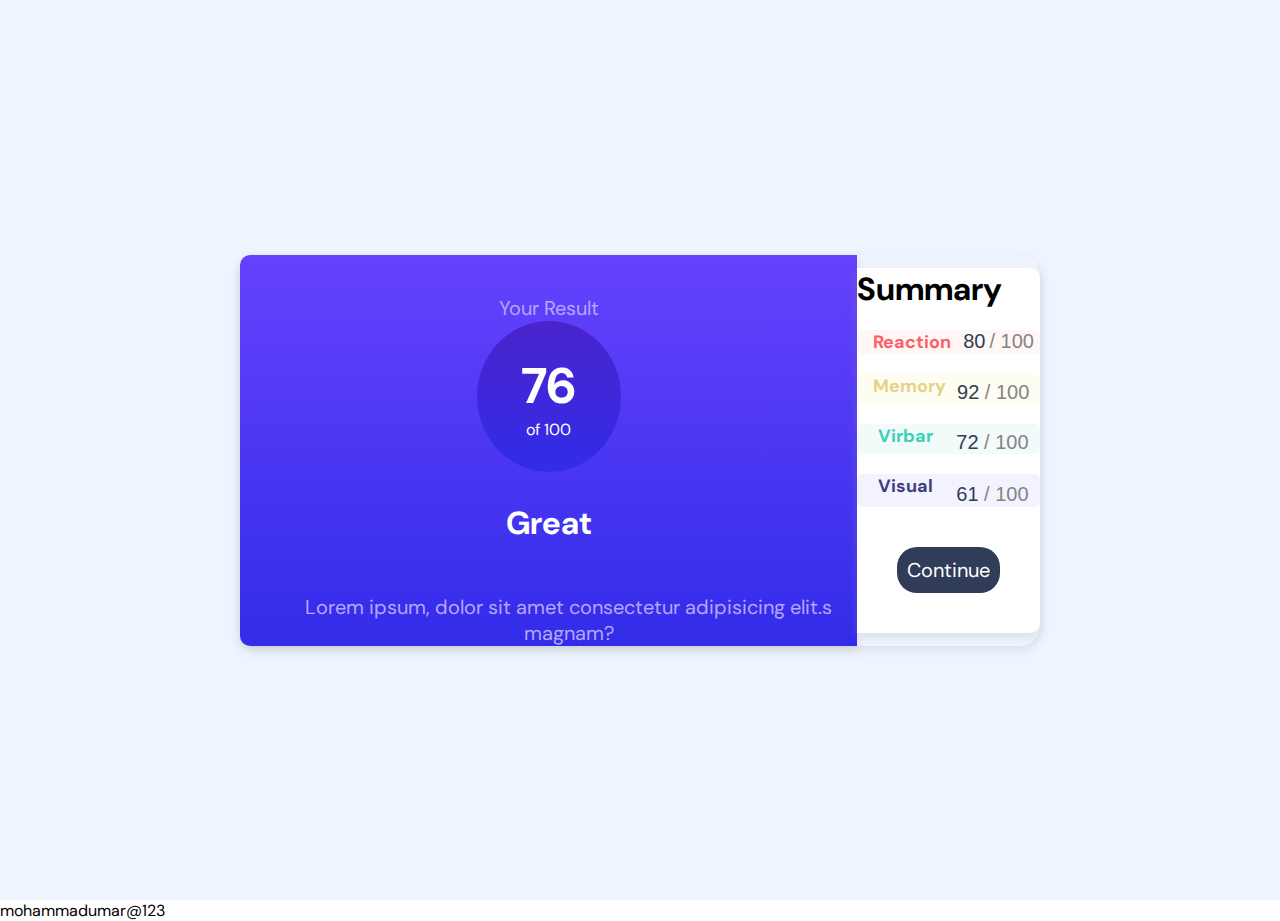
==== index.html @ 1f3a2b25 "intial commit" ====
<!DOCTYPE html>
<html lang="en">

<head>
  <meta charset="UTF-8">
  <meta http-equiv="X-UA-Compatible" content="IE=edge">
  <meta name="viewport" content="width=device-width, initial-scale=1.0">
  <title>figma designe</title>
  <link rel="stylesheet" href="css/style.css">
  <link rel="stylesheet" href="https://cdnjs.cloudflare.com/ajax/libs/font-awesome/6.4.0/css/all.min.css"
    integrity="sha512-iecdLmaskl7CVkqkXNQ/ZH/XLlvWZOJyj7Yy7tcenmpD1ypASozpmT/E0iPtmFIB46ZmdtAc9eNBvH0H/ZpiBw=="
    crossorigin="anonymous" referrerpolicy="no-referrer" />
  <link rel="preconnect" href="https://fonts.googleapis.com">
  <link rel="preconnect" href="https://fonts.gstatic.com" crossorigin>
  <link href="https://fonts.googleapis.com/css2?family=DM+Sans:wght@400;500;700&display=swap" rel="stylesheet">
</head>

<body>
  <div class="container">
    <div class="card">
      <div class="one">
        <div class="para">
          <p>Your Result</p>
        </div>
        <div class="number">
          <h1>76</h1><span>of 100</span>
        </div>
        <div class="grate">
          <h1>Great</h1>
          <p>Lorem ipsum, dolor sit amet </b>consectetur adipisicing elit.s
            magnam?
          </p>
        </div>
  
      </div>
  
      <div class="two">
        <h1 class="summ">Summary</h1>
        <div class="reaction">
          <div class="reactionimg">
            <img src="/Assets/Vector(4).png" alt="">
            <h1>Reaction</h1>
          </div>
          <p class="paira"> <span class="span">80</span> <span class="span1"> / 100</span></p>
        </div>
  
        <div class="memory">
          <div class="img2">
            <img src="/Assets/Vector(1).png" alt="">
            <h1>Memory</h1>
          </div>
          <p class="paira"><span class="span">92 </span> <span class="span1"> / 100</span></p>
        </div>
  
        <div class="virbal">
          <div class="img3">
            <img src="/Assets/Vector(2).png" alt="">
  
            <h1>Virbar</h1>
          </div>
          <p class="paira"> <span class="span">72 </span> <span class="span1">/ 100 </span> </p>
        </div>
  
        <div class="visual">
          <div class="img4">
            <img src="/Assets/Vector(3).png" alt="">
            <h1>Visual</h1>
          </div>
          <p class="paira"> <span class="span">61 </span> <span class="span1"> / 100 </span></p>
        </div>
        <div class="btn">Continue</div>
  
      </div>
      </div>
  </div>
</body>

</html>


mohammadumar@123
---- css/style.css ----
* {
  padding: 0;
  margin: 0;
  box-sizing: border-box;
  font-family: 'DM Sans';
}

  .container{
  background-color: #EEF5FF; 
  margin: auto;  
  display: flex;
  align-items: center;
  justify-content: center;
  width: 100%;
  height: 100vh; 
}

  .card {
  display: flex;
  box-shadow: 0px 4px 10px rgba(160, 160, 160, 0.25);
  border-radius: 20px;
  justify-content: center;
  align-items: center;
  max-width: 800px;
}

  .one {
  background: linear-gradient(180deg, #6542FD 0%, #322CE9 100%);
  border-radius: 10px 0 0 10px;  
  box-shadow: 0px 4px 10px rgba(160, 160, 160, 0.25);
  
}

  .para {
  display: flex;
  justify-content: center;
  color: #B6A6FF;
  font-size: 20px;  
  margin-top: 40px;
  }

  .para:hover {
  text-decoration: underline;
  text-decoration-color:  #46a5ce;
  text-decoration-thickness: 2px;
}

  .number {
  border-radius: 50%;
  background-color: rgb(0, 55, 255);
  width: 9rem;
  padding: 2rem;
  margin: auto;
  background: linear-gradient(180deg, #4A24CC 0%, #322CE9 100%);
}

.number:hover {
  text-decoration-color:  #46a5ce;
  border: 1px solid cyan;
}

.number h1 {
  color: white;
  font-size: 50px;  
  align-items: center;
  justify-content: center;
  display: flex;

}

.number span {
  color: white;
  display: flex;
  justify-content: center;
}

.number span:hover {
  text-decoration: underline;
  text-decoration-color: cyan;
  text-decoration-thickness: 2px;
}

.grate h1 {
  color: white;
  display: flex;
  justify-content: center;
  padding: 30px ;
}

.grate h1:hover {
  text-decoration: underline;
  text-decoration-color: cyan;
}

.grate p {  
color:#B6A6FF;
font-size: 20px;
text-align: center;
margin: 20px 0 0 40px;
justify-content: center;
align-items: center;
}

.grate p:hover {
  text-decoration: underline;
  text-decoration-color:  #46a5ce;
  text-decoration-thickness: 2px;
}

.two { 
  background-color: white;
  border-radius: 0 10px 10px 0;  
  box-shadow: 0px 4px 10px rgba(160, 160, 160, 0.25);

}

.summ {
  

}

.summ:hover {
  text-decoration: underline;
  text-decoration-color: #3DD1B6;
  text-decoration-thickness: 2px;
}

.reaction {
  display: flex;
  justify-content: space-around;
  margin-top: 20px;
  background: #FFF7F5;
  border-radius: 5px;
  margin: 20px auto;
}

.reaction h1 {
  color:#FF5E69;
  font-size: 18px;
}

.reaction h1:hover {
  text-decoration: underline;
  text-decoration-color: skyblue;
  text-decoration-thickness: 2px;

}
.reaction p {
}

.memory {
  display: flex;
  justify-content: space-around;  
  background: #FDFDF1;
  border-radius: 5px;
  margin: 20px auto;
  color: #E6D287;;
}

.memory h1 {
  font-size: 18px;
}

.memory h1:hover {
  text-decoration: underline;
  text-decoration-color: skyblue;
  text-decoration-thickness: 2px;
}

.memory p {
  margin-top: 7px;
  margin-right: 5px;
}

.virbal {
  display: flex;
  justify-content: space-around;
  background: #F2FBFA;
  border-radius: 5px;
}

.virbal h1 {
  color:#3DD1B6;
  font-size: 18px;
  font-style: normal;
}

  .virbal h1:hover {
  text-decoration: underline;
  text-decoration-color: skyblue;
  text-decoration-thickness: 2px;

}
  .virbal p {
    margin-top: 7px;
 }

  .visual {
  display: flex;
  justify-content: space-around;
  background: #F3F3FF;
  border-radius: 5px;
  margin: 20px auto;
  font-size: 20px;
}

.visual h1 {
  color:#403E7F;
  font-family: 'DM Sans';
  font-size: 18px;
  font-style: normal;
}

.visual h1:hover {
  text-decoration: underline;
  text-decoration-color: skyblue;
  text-decoration-thickness: 2px;
}

.visual p {
  margin-top: 7px;
} 

.btn {
  margin: 40px;
  padding: 10px;
  background-color:#303C58;
  display: flex;
  justify-content: center;
  color: white;
  border-radius: 20px;
  font-size: 20px;
  cursor: pointer;
}

.btn:hover {
  background-color: #303c58ee;
}

  img {
  object-fit: contain;
} 

 .reactionimg {
    display: flex;
    gap: 10px;
}

.img2 {
  display: flex;
  gap: 10px;
} 

.img3 {
  display: flex;
  gap: 10px;
} 

.img4 {
  display: flex;
  gap: 10px;
}

.span {
  color:#303C58;
  font-size: 20px;
  font-family: Impact, Haettenschweiler, 'Arial Narrow Bold', sans-serif;  
}

.span:hover {
  text-decoration: underline;
  text-decoration-color: rgb(13, 211, 211);
  text-decoration-thickness: 2px;
}

.span1 {
  font-size: 20px;
  font-family: Impact, Haettenschweiler, 'Arial Narrow Bold', sans-serif;
  color: #858484;
}

.span1:hover {
  text-decoration: underline;
  text-decoration-color: cyan;
  text-decoration-thickness: 2px;
}

@media (max-width:1024px){
  .card{
    flex-direction: column;
  }

}
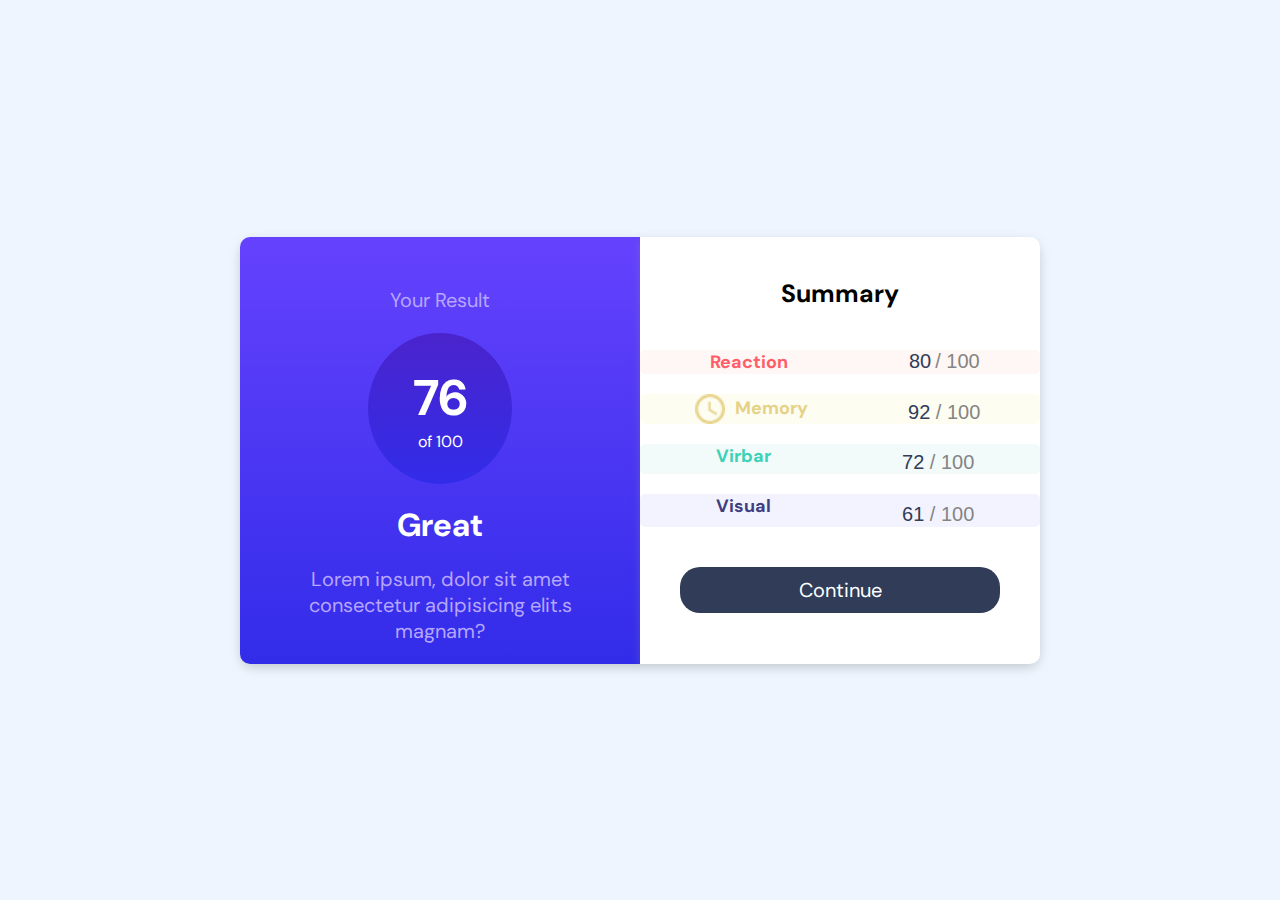
==== commit c804c212: "check" ====
--- a/index.html
+++ b/index.html
@@ -77,5 +77,3 @@
 
 </html>
 
-
-mohammadumar@123--- a/css/style.css
+++ b/css/style.css
@@ -6,31 +6,33 @@
   font-family: 'DM Sans';
 }
 
-  .container{
-  background-color: #EEF5FF; 
-  margin: auto;  
-  display: flex;
-  align-items: center;
-  justify-content: center;
-  width: 100%;
-  height: 100vh; 
-}
+  .container {
+    background-color: #EEF5FF; 
+    margin: auto;  
+    display: flex;
+    align-items: center;
+    justify-content: center;
+    width: 100%;
+    height: 100vh; 
+  }
 
   .card {
-  display: flex;
-  box-shadow: 0px 4px 10px rgba(160, 160, 160, 0.25);
-  border-radius: 20px;
-  justify-content: center;
-  align-items: center;
-  max-width: 800px;
-}
+    display: grid;
+    box-shadow: 0px 4px 10px rgba(160, 160, 160, 0.25);
+    border-radius: 20px;
+    justify-content: center;
+    max-width: 800px;
+    grid-template-columns: 1fr 1fr;
+    margin: 30px;
+  }
 
   .one {
   background: linear-gradient(180deg, #6542FD 0%, #322CE9 100%);
   border-radius: 10px 0 0 10px;  
   box-shadow: 0px 4px 10px rgba(160, 160, 160, 0.25);
+  padding:10px ;
   
-}
+  }
 
   .para {
   display: flex;
@@ -39,6 +41,7 @@
   font-size: 20px;  
   margin-top: 40px;
   }
+
 
   .para:hover {
   text-decoration: underline;
@@ -51,7 +54,8 @@
   background-color: rgb(0, 55, 255);
   width: 9rem;
   padding: 2rem;
-  margin: auto;
+  margin:  20px auto;
+  margin-bottom: 0;
   background: linear-gradient(180deg, #4A24CC 0%, #322CE9 100%);
 }
 
@@ -85,10 +89,10 @@
   color: white;
   display: flex;
   justify-content: center;
-  padding: 30px ;
-}
-
-.grate h1:hover {
+  padding: 20px 0;
+  }
+
+  .grate h1:hover {
   text-decoration: underline;
   text-decoration-color: cyan;
 }
@@ -97,7 +101,7 @@
 color:#B6A6FF;
 font-size: 20px;
 text-align: center;
-margin: 20px 0 0 40px;
+margin: 0 20px 10px 20px;
 justify-content: center;
 align-items: center;
 }
@@ -116,8 +120,9 @@
 }
 
 .summ {
-  
-
+  text-align: center;
+  margin: 40px;
+  font-size: 25px; 
 }
 
 .summ:hover {
@@ -144,9 +149,6 @@
   text-decoration: underline;
   text-decoration-color: skyblue;
   text-decoration-thickness: 2px;
-
-}
-.reaction p {
 }
 
 .memory {
@@ -160,6 +162,7 @@
 
 .memory h1 {
   font-size: 18px;
+  line-height: 28px;
 }
 
 .memory h1:hover {
@@ -288,14 +291,17 @@
 
 @media (max-width:1024px){
   .card{
+    display: flex;
     flex-direction: column;
   }
 
 }
 
 
-
-
-
-
-
+.abc{
+  height : 100px;
+}
+
+
+
+
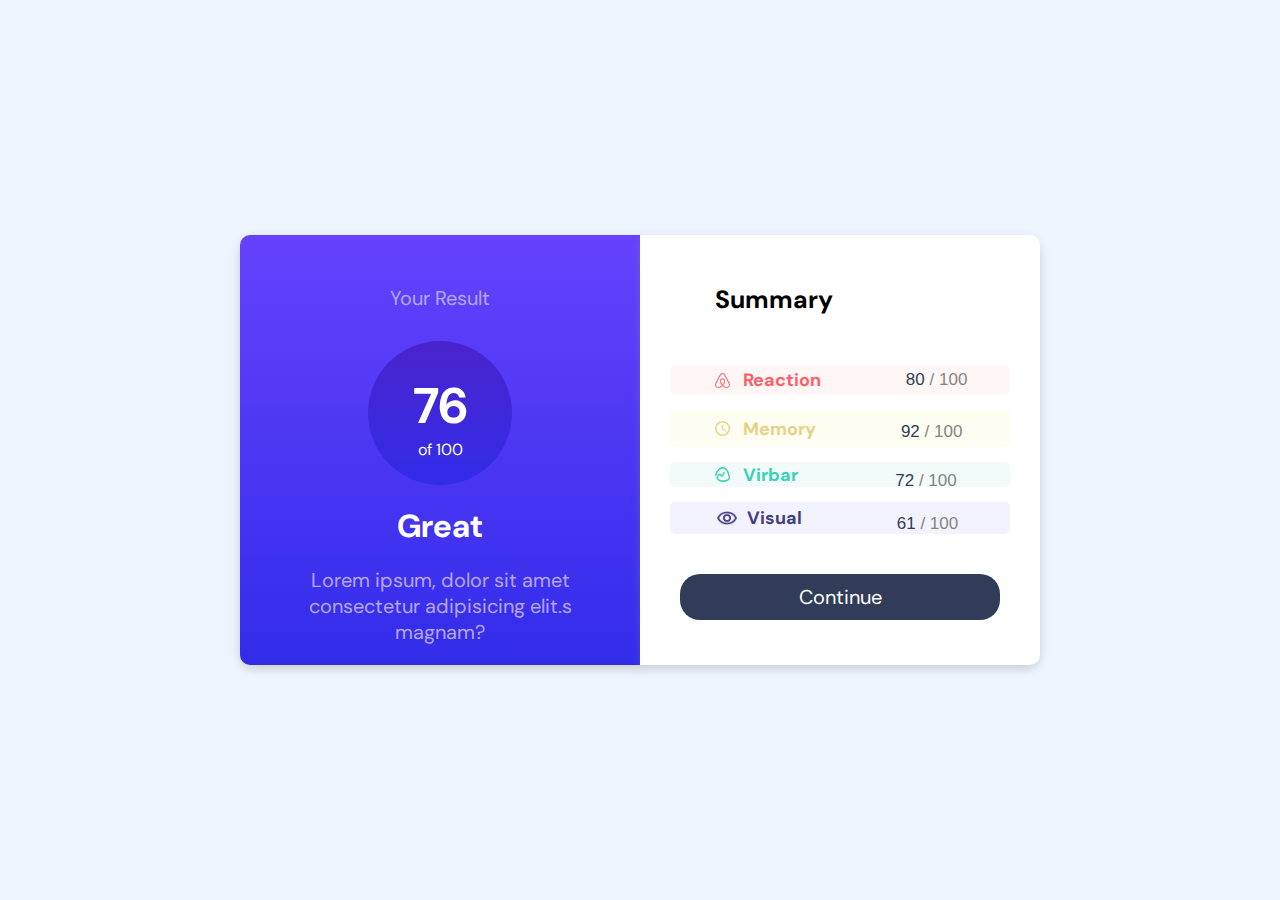
==== commit 1f23cbac: "fix code and remove extra margin padding" ====
--- a/index.html
+++ b/index.html
@@ -31,49 +31,47 @@
             magnam?
           </p>
         </div>
-  
+
       </div>
-  
+
       <div class="two">
         <h1 class="summ">Summary</h1>
         <div class="reaction">
           <div class="reactionimg">
-            <img src="/Assets/Vector(4).png" alt="">
+            <img src="Assets/img1.png" alt="">
             <h1>Reaction</h1>
           </div>
           <p class="paira"> <span class="span">80</span> <span class="span1"> / 100</span></p>
         </div>
-  
+
         <div class="memory">
           <div class="img2">
-            <img src="/Assets/Vector(1).png" alt="">
+            <img src="Assets/img2.png" alt="">
             <h1>Memory</h1>
           </div>
           <p class="paira"><span class="span">92 </span> <span class="span1"> / 100</span></p>
         </div>
-  
+
         <div class="virbal">
           <div class="img3">
-            <img src="/Assets/Vector(2).png" alt="">
-  
+            <img src="Assets/img3.png" alt="">
             <h1>Virbar</h1>
           </div>
           <p class="paira"> <span class="span">72 </span> <span class="span1">/ 100 </span> </p>
         </div>
-  
+
         <div class="visual">
           <div class="img4">
-            <img src="/Assets/Vector(3).png" alt="">
+            <img src="Assets/img4.png" alt="">
             <h1>Visual</h1>
           </div>
           <p class="paira"> <span class="span">61 </span> <span class="span1"> / 100 </span></p>
         </div>
         <div class="btn">Continue</div>
-  
+
       </div>
-      </div>
+    </div>
   </div>
 </body>
 
-</html>
-
+</html>--- a/css/style.css
+++ b/css/style.css
@@ -1,4 +1,3 @@
-
 * {
   padding: 0;
   margin: 0;
@@ -6,67 +5,69 @@
   font-family: 'DM Sans';
 }
 
-  .container {
-    background-color: #EEF5FF; 
-    margin: auto;  
-    display: flex;
-    align-items: center;
-    justify-content: center;
-    width: 100%;
-    height: 100vh; 
-  }
-
-  .card {
-    display: grid;
-    box-shadow: 0px 4px 10px rgba(160, 160, 160, 0.25);
-    border-radius: 20px;
-    justify-content: center;
-    max-width: 800px;
-    grid-template-columns: 1fr 1fr;
-    margin: 30px;
-  }
-
-  .one {
+.container {
+  background-color: #EEF5FF;
+  margin: auto;
+  display: flex;
+  align-items: center;
+  justify-content: center;
+  width: 100%;
+  height: 100vh;
+}
+
+.card {
+  display: grid;
+  box-shadow: 0px 4px 10px rgba(160, 160, 160, 0.25);
+  border-radius: 20px;
+  justify-content: center;
+  max-width: 800px;
+  grid-template-columns: 1fr 1fr;
+  margin: 30px;
+}
+
+.one {
   background: linear-gradient(180deg, #6542FD 0%, #322CE9 100%);
-  border-radius: 10px 0 0 10px;  
+  border-radius: 10px 0 0 10px;
   box-shadow: 0px 4px 10px rgba(160, 160, 160, 0.25);
-  padding:10px ;
-  
-  }
-
-  .para {
+  padding: 10px;
+
+}
+
+.para {
   display: flex;
   justify-content: center;
   color: #B6A6FF;
-  font-size: 20px;  
+  font-size: 20px;
   margin-top: 40px;
-  }
-
-
-  .para:hover {
-  text-decoration: underline;
-  text-decoration-color:  #46a5ce;
-  text-decoration-thickness: 2px;
-}
-
-  .number {
+  height: 36px;
+}
+
+
+.para:hover {
+  text-decoration: underline;
+  text-decoration-color: #46a5ce;
+  text-decoration-thickness: 2px;
+}
+
+.number {
   border-radius: 50%;
   background-color: rgb(0, 55, 255);
   width: 9rem;
   padding: 2rem;
-  margin:  20px auto;
+  margin: 20px auto;
+  height: 9rem;
   margin-bottom: 0;
   background: linear-gradient(180deg, #4A24CC 0%, #322CE9 100%);
 }
 
 .number:hover {
-  text-decoration-color:  #46a5ce;
+  text-decoration-color: #46a5ce;
   border: 1px solid cyan;
 }
 
 .number h1 {
   color: white;
-  font-size: 50px;  
+  font-size: 50px;
   align-items: center;
   justify-content: center;
   display: flex;
@@ -90,31 +91,31 @@
   display: flex;
   justify-content: center;
   padding: 20px 0;
-  }
-
-  .grate h1:hover {
+}
+
+.grate h1:hover {
   text-decoration: underline;
   text-decoration-color: cyan;
 }
 
-.grate p {  
-color:#B6A6FF;
-font-size: 20px;
-text-align: center;
-margin: 0 20px 10px 20px;
-justify-content: center;
-align-items: center;
+.grate p {
+  color: #B6A6FF;
+  font-size: 20px;
+  text-align: center;
+  margin: 0 20px 10px 20px;
+  justify-content: center;
+  align-items: center;
 }
 
 .grate p:hover {
   text-decoration: underline;
-  text-decoration-color:  #46a5ce;
-  text-decoration-thickness: 2px;
-}
-
-.two { 
+  text-decoration-color: #46a5ce;
+  text-decoration-thickness: 2px;
+}
+
+.two {
   background-color: white;
-  border-radius: 0 10px 10px 0;  
+  border-radius: 0 10px 10px 0;
   box-shadow: 0px 4px 10px rgba(160, 160, 160, 0.25);
 
 }
@@ -122,7 +123,11 @@
 .summ {
   text-align: center;
   margin: 40px;
-  font-size: 25px; 
+  font-size: 25px;
+  width: 187px;
+  top: 218px;
+  line-height: 50px;
+  font-weight: 700;
 }
 
 .summ:hover {
@@ -133,36 +138,38 @@
 
 .reaction {
   display: flex;
+  font-size: 20px;
   justify-content: space-around;
-  margin-top: 20px;
   background: #FFF7F5;
   border-radius: 5px;
+  margin: 15px 30px;
+}
+
+.reaction h1 {
+  color: #FF5E69;
+  font-size: 18px;
+}
+
+
+.reaction h1:hover {
+  text-decoration: underline;
+  text-decoration-color: skyblue;
+  text-decoration-thickness: 2px;
+}
+
+.memory {
+  display: flex;
+  justify-content: space-around;
+  background: #FDFDF1;
+  border-radius: 5px;
   margin: 20px auto;
-}
-
-.reaction h1 {
-  color:#FF5E69;
-  font-size: 18px;
-}
-
-.reaction h1:hover {
-  text-decoration: underline;
-  text-decoration-color: skyblue;
-  text-decoration-thickness: 2px;
-}
-
-.memory {
-  display: flex;
-  justify-content: space-around;  
-  background: #FDFDF1;
-  border-radius: 5px;
-  margin: 20px auto;
-  color: #E6D287;;
+  color: #E6D287;
+  border-radius: 5px;
+  margin: 15px 30px;
 }
 
 .memory h1 {
   font-size: 18px;
-  line-height: 28px;
 }
 
 .memory h1:hover {
@@ -181,35 +188,45 @@
   justify-content: space-around;
   background: #F2FBFA;
   border-radius: 5px;
+  height: 25px;
+  align-items: center;
+  margin: 5px 30px;
+
 }
 
 .virbal h1 {
-  color:#3DD1B6;
+  color: #3DD1B6;
   font-size: 18px;
   font-style: normal;
-}
-
-  .virbal h1:hover {
+
+}
+
+.virbal h1:hover {
   text-decoration: underline;
   text-decoration-color: skyblue;
   text-decoration-thickness: 2px;
-
-}
-  .virbal p {
-    margin-top: 7px;
- }
-
-  .visual {
+}
+
+.virbal p {
+  margin-top: 7px;
+  height: 25px;
+  width: 66px;
+  top: 620px;
+}
+
+.visual {
   display: flex;
   justify-content: space-around;
   background: #F3F3FF;
   border-radius: 5px;
   margin: 20px auto;
   font-size: 20px;
+  align-items: center;
+  margin: 15px 30px;
 }
 
 .visual h1 {
-  color:#403E7F;
+  color: #403E7F;
   font-family: 'DM Sans';
   font-size: 18px;
   font-style: normal;
@@ -223,12 +240,15 @@
 
 .visual p {
   margin-top: 7px;
-} 
+  height: 25px;
+  width: 66px;
+  top: 620px;
+}
 
 .btn {
   margin: 40px;
   padding: 10px;
-  background-color:#303C58;
+  background-color: #303C58;
   display: flex;
   justify-content: center;
   color: white;
@@ -241,34 +261,44 @@
   background-color: #303c58ee;
 }
 
-  img {
+img {
   object-fit: contain;
-} 
-
- .reactionimg {
-    display: flex;
-    gap: 10px;
+  height: 15px;
+  width: 20px;
+  align-items: center;
+}
+
+.reactionimg {
+  display: flex;
+  gap: 10px;
+  align-items: center;
 }
 
 .img2 {
   display: flex;
   gap: 10px;
-} 
+  align-items: center;
+
+}
 
 .img3 {
   display: flex;
   gap: 10px;
-} 
+  align-items: center;
+  margin-left: -6px;
+}
 
 .img4 {
   display: flex;
   gap: 10px;
+  align-items: center;
 }
 
 .span {
-  color:#303C58;
-  font-size: 20px;
-  font-family: Impact, Haettenschweiler, 'Arial Narrow Bold', sans-serif;  
+  color: #303C58;
+  font-size: 17px;
+  line-height: 30px;
+  font-family: Impact, Haettenschweiler, 'Arial Narrow Bold', sans-serif;
 }
 
 .span:hover {
@@ -278,7 +308,7 @@
 }
 
 .span1 {
-  font-size: 20px;
+  font-size: 17px;
   font-family: Impact, Haettenschweiler, 'Arial Narrow Bold', sans-serif;
   color: #858484;
 }
@@ -289,19 +319,10 @@
   text-decoration-thickness: 2px;
 }
 
-@media (max-width:1024px){
-  .card{
+@media (max-width:1024px) {
+  .card {
     display: flex;
     flex-direction: column;
   }
 
-}
-
-
-.abc{
-  height : 100px;
-}
-
-
-
-
+}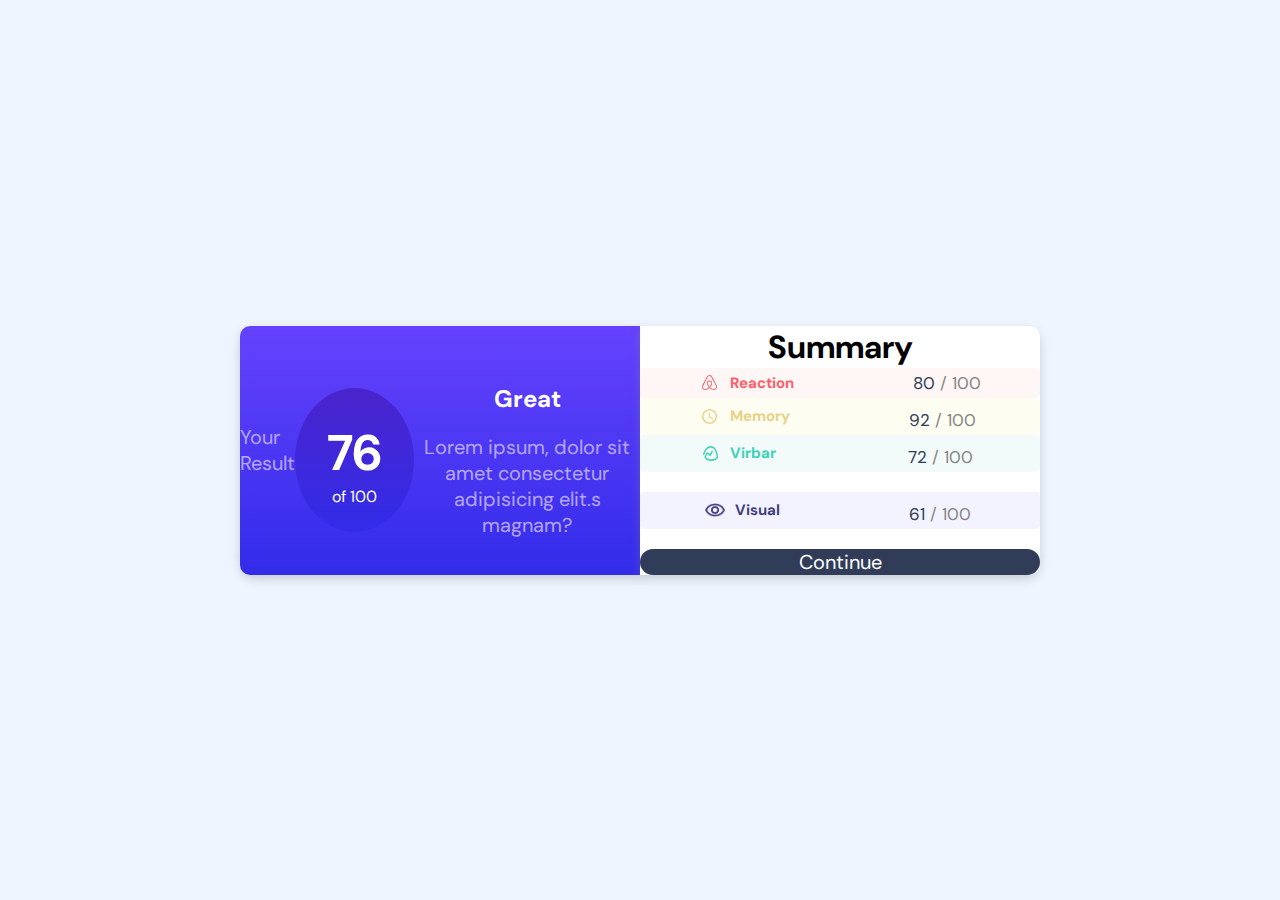
==== commit 0cb549f3: "fixed margin issue on all section" ====
--- a/index.html
+++ b/index.html
@@ -23,10 +23,10 @@
           <p>Your Result</p>
         </div>
         <div class="number">
-          <h1>76</h1><span>of 100</span>
+          <h2>76</h2><span>of 100</span>
         </div>
         <div class="grate">
-          <h1>Great</h1>
+          <h2>Great</h2>
           <p>Lorem ipsum, dolor sit amet </b>consectetur adipisicing elit.s
             magnam?
           </p>
@@ -39,7 +39,7 @@
         <div class="reaction">
           <div class="reactionimg">
             <img src="Assets/img1.png" alt="">
-            <h1>Reaction</h1>
+            <h2>Reaction</h2>
           </div>
           <p class="paira"> <span class="span">80</span> <span class="span1"> / 100</span></p>
         </div>
@@ -47,7 +47,7 @@
         <div class="memory">
           <div class="img2">
             <img src="Assets/img2.png" alt="">
-            <h1>Memory</h1>
+            <h2>Memory</h2>
           </div>
           <p class="paira"><span class="span">92 </span> <span class="span1"> / 100</span></p>
         </div>
@@ -55,7 +55,7 @@
         <div class="virbal">
           <div class="img3">
             <img src="Assets/img3.png" alt="">
-            <h1>Virbar</h1>
+            <h2>Virbar</h2>
           </div>
           <p class="paira"> <span class="span">72 </span> <span class="span1">/ 100 </span> </p>
         </div>
@@ -63,7 +63,7 @@
         <div class="visual">
           <div class="img4">
             <img src="Assets/img4.png" alt="">
-            <h1>Visual</h1>
+            <h2>Visual</h2>
           </div>
           <p class="paira"> <span class="span">61 </span> <span class="span1"> / 100 </span></p>
         </div>
--- a/css/style.css
+++ b/css/style.css
@@ -22,24 +22,24 @@
   justify-content: center;
   max-width: 800px;
   grid-template-columns: 1fr 1fr;
-  margin: 30px;
 }
 
 .one {
   background: linear-gradient(180deg, #6542FD 0%, #322CE9 100%);
   border-radius: 10px 0 0 10px;
   box-shadow: 0px 4px 10px rgba(160, 160, 160, 0.25);
-  padding: 10px;
+  display: flex;
+  justify-content: center;
+  align-items: center;
 
 }
 
 .para {
-  display: flex;
-  justify-content: center;
   color: #B6A6FF;
   font-size: 20px;
-  margin-top: 40px;
-  height: 36px;
+  font-family: 'DM Sans';
+  
+
 }
 
 
@@ -65,7 +65,7 @@
   border: 1px solid cyan;
 }
 
-.number h1 {
+.number h2 {
   color: white;
   font-size: 50px;
   align-items: center;
@@ -86,7 +86,7 @@
   text-decoration-thickness: 2px;
 }
 
-.grate h1 {
+.grate h2 {
   color: white;
   display: flex;
   justify-content: center;
@@ -102,9 +102,6 @@
   color: #B6A6FF;
   font-size: 20px;
   text-align: center;
-  margin: 0 20px 10px 20px;
-  justify-content: center;
-  align-items: center;
 }
 
 .grate p:hover {
@@ -121,13 +118,9 @@
 }
 
 .summ {
-  text-align: center;
-  margin: 40px;
-  font-size: 25px;
-  width: 187px;
-  top: 218px;
-  line-height: 50px;
-  font-weight: 700;
+  display: flex;
+  justify-content: center;
+  align-items: center;
 }
 
 .summ:hover {
@@ -142,12 +135,12 @@
   justify-content: space-around;
   background: #FFF7F5;
   border-radius: 5px;
-  margin: 15px 30px;
-}
-
-.reaction h1 {
+}
+
+.reaction h2 {
   color: #FF5E69;
-  font-size: 18px;
+  font-size: 15px;  
+font-family: 'DM Sans';
 }
 
 
@@ -162,14 +155,14 @@
   justify-content: space-around;
   background: #FDFDF1;
   border-radius: 5px;
-  margin: 20px auto;
   color: #E6D287;
   border-radius: 5px;
-  margin: 15px 30px;
-}
-
-.memory h1 {
-  font-size: 18px;
+}
+
+.memory h2 {
+  font-size: 15px;
+font-family: 'DM Sans';
+
 }
 
 .memory h1:hover {
@@ -188,16 +181,15 @@
   justify-content: space-around;
   background: #F2FBFA;
   border-radius: 5px;
-  height: 25px;
-  align-items: center;
-  margin: 5px 30px;
-
-}
-
-.virbal h1 {
+
+}
+
+.virbal h2{
   color: #3DD1B6;
-  font-size: 18px;
+  font-size: 15px;
   font-style: normal;
+ font-family: 'DM Sans';
+
 
 }
 
@@ -209,7 +201,6 @@
 
 .virbal p {
   margin-top: 7px;
-  height: 25px;
   width: 66px;
   top: 620px;
 }
@@ -221,14 +212,12 @@
   border-radius: 5px;
   margin: 20px auto;
   font-size: 20px;
-  align-items: center;
-  margin: 15px 30px;
-}
-
-.visual h1 {
+}
+
+.visual h2{
   color: #403E7F;
   font-family: 'DM Sans';
-  font-size: 18px;
+  font-size: 15px;
   font-style: normal;
 }
 
@@ -240,14 +229,11 @@
 
 .visual p {
   margin-top: 7px;
-  height: 25px;
   width: 66px;
   top: 620px;
 }
 
 .btn {
-  margin: 40px;
-  padding: 10px;
   background-color: #303C58;
   display: flex;
   justify-content: center;
@@ -298,7 +284,6 @@
   color: #303C58;
   font-size: 17px;
   line-height: 30px;
-  font-family: Impact, Haettenschweiler, 'Arial Narrow Bold', sans-serif;
 }
 
 .span:hover {
@@ -309,7 +294,6 @@
 
 .span1 {
   font-size: 17px;
-  font-family: Impact, Haettenschweiler, 'Arial Narrow Bold', sans-serif;
   color: #858484;
 }
 
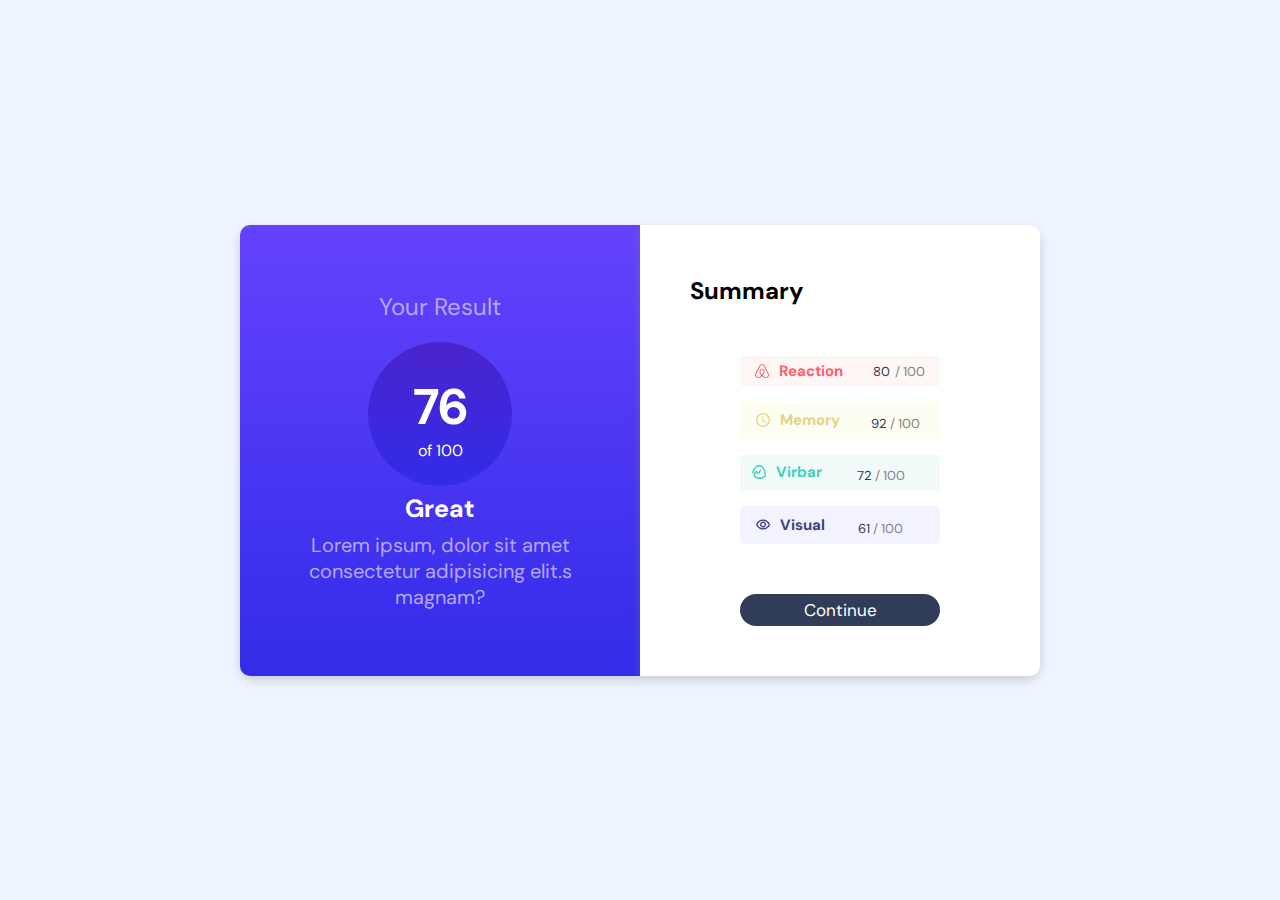
==== commit f0e32c46: "ui fixed" ====
--- a/index.html
+++ b/index.html
@@ -35,7 +35,8 @@
       </div>
 
       <div class="two">
-        <h1 class="summ">Summary</h1>
+        <h2 class="summ">Summary</h2>
+        <div class="main-div">
         <div class="reaction">
           <div class="reactionimg">
             <img src="Assets/img1.png" alt="">
@@ -67,6 +68,8 @@
           </div>
           <p class="paira"> <span class="span">61 </span> <span class="span1"> / 100 </span></p>
         </div>
+        
+      </div>
         <div class="btn">Continue</div>
 
       </div>
--- a/css/style.css
+++ b/css/style.css
@@ -31,6 +31,9 @@
   display: flex;
   justify-content: center;
   align-items: center;
+  text-align: center;
+  flex-direction: column;
+  padding: 50px;
 
 }
 
@@ -38,7 +41,8 @@
   color: #B6A6FF;
   font-size: 20px;
   font-family: 'DM Sans';
-  
+  font-size: 24px;
+  padding-bottom: 20px;
 
 }
 
@@ -54,7 +58,6 @@
   background-color: rgb(0, 55, 255);
   width: 9rem;
   padding: 2rem;
-  margin: 20px auto;
   height: 9rem;
   margin-bottom: 0;
   background: linear-gradient(180deg, #4A24CC 0%, #322CE9 100%);
@@ -88,12 +91,12 @@
 
 .grate h2 {
   color: white;
-  display: flex;
-  justify-content: center;
-  padding: 20px 0;
-}
-
-.grate h1:hover {
+  font-family: 'DM Sans';
+  font-size: 25px;
+  line-height: 46px;
+}
+
+.grate h2:hover {
   text-decoration: underline;
   text-decoration-color: cyan;
 }
@@ -102,6 +105,7 @@
   color: #B6A6FF;
   font-size: 20px;
   text-align: center;
+  font-family: 'DM Sans';
 }
 
 .grate p:hover {
@@ -113,14 +117,16 @@
 .two {
   background-color: white;
   border-radius: 0 10px 10px 0;
+  align-items: center;
+  padding: 50px; 
   box-shadow: 0px 4px 10px rgba(160, 160, 160, 0.25);
-
-}
-
-.summ {
-  display: flex;
-  justify-content: center;
-  align-items: center;
+  }
+
+.main-div {
+padding: 50px ;
+display: flex;
+flex-direction: column;
+gap: 15px;
 }
 
 .summ:hover {
@@ -139,12 +145,12 @@
 
 .reaction h2 {
   color: #FF5E69;
-  font-size: 15px;  
-font-family: 'DM Sans';
-}
-
-
-.reaction h1:hover {
+  font-size: 15px;
+  font-family: 'DM Sans';
+}
+
+
+.reaction h2:hover {
   text-decoration: underline;
   text-decoration-color: skyblue;
   text-decoration-thickness: 2px;
@@ -161,11 +167,11 @@
 
 .memory h2 {
   font-size: 15px;
-font-family: 'DM Sans';
-
-}
-
-.memory h1:hover {
+  font-family: 'DM Sans';
+
+}
+
+.memory h2:hover {
   text-decoration: underline;
   text-decoration-color: skyblue;
   text-decoration-thickness: 2px;
@@ -184,16 +190,16 @@
 
 }
 
-.virbal h2{
+.virbal h2 {
   color: #3DD1B6;
   font-size: 15px;
   font-style: normal;
- font-family: 'DM Sans';
-
-
-}
-
-.virbal h1:hover {
+  font-family: 'DM Sans';
+
+
+}
+
+.virbal h2:hover {
   text-decoration: underline;
   text-decoration-color: skyblue;
   text-decoration-thickness: 2px;
@@ -210,18 +216,17 @@
   justify-content: space-around;
   background: #F3F3FF;
   border-radius: 5px;
-  margin: 20px auto;
-  font-size: 20px;
-}
-
-.visual h2{
+  font-size: 20px;
+}
+
+.visual h2 {
   color: #403E7F;
   font-family: 'DM Sans';
   font-size: 15px;
   font-style: normal;
 }
 
-.visual h1:hover {
+.visual h2:hover {
   text-decoration: underline;
   text-decoration-color: skyblue;
   text-decoration-thickness: 2px;
@@ -241,6 +246,10 @@
   border-radius: 20px;
   font-size: 20px;
   cursor: pointer;
+  margin: 0 50px;
+  font-family: 'DM Sans';
+  font-size: 17px;
+  padding: 5px;
 }
 
 .btn:hover {
@@ -249,9 +258,8 @@
 
 img {
   object-fit: contain;
-  height: 15px;
-  width: 20px;
-  align-items: center;
+  width: 14px;
+
 }
 
 .reactionimg {
@@ -282,8 +290,9 @@
 
 .span {
   color: #303C58;
-  font-size: 17px;
+  font-size: 13px;
   line-height: 30px;
+  font-family: 'DM Sans';
 }
 
 .span:hover {
@@ -293,7 +302,7 @@
 }
 
 .span1 {
-  font-size: 17px;
+  font-size: 13px;
   color: #858484;
 }
 
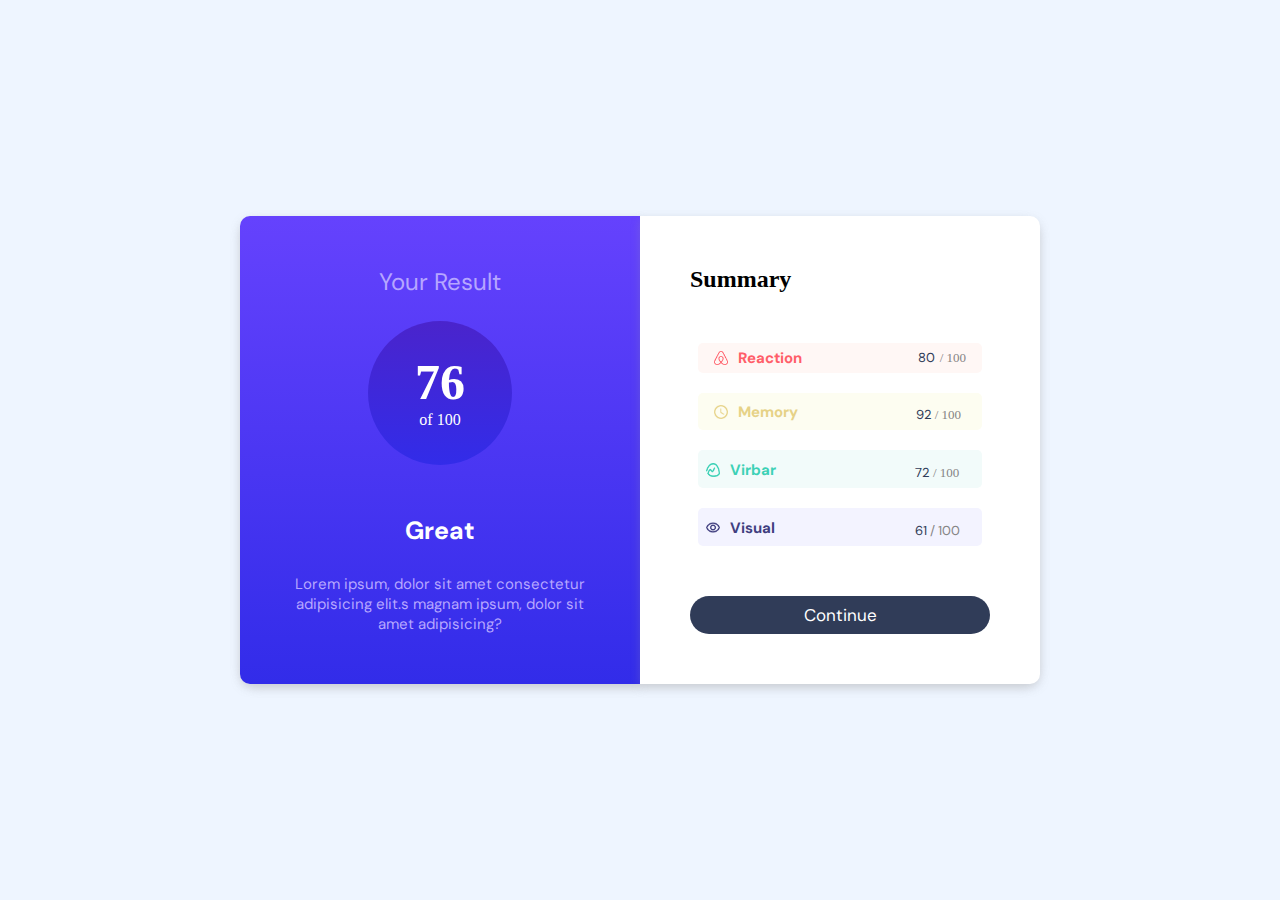
==== commit 850ceafc: "improve summary section" ====
--- a/index.html
+++ b/index.html
@@ -18,7 +18,7 @@
 <body>
   <div class="container">
     <div class="card">
-      <div class="one">
+      <div class="reactangle1">
         <div class="para">
           <p>Your Result</p>
         </div>
@@ -28,48 +28,55 @@
         <div class="grate">
           <h2>Great</h2>
           <p>Lorem ipsum, dolor sit amet </b>consectetur adipisicing elit.s
-            magnam?
+            magnam ipsum, dolor sit amet  adipisicing?
           </p>
         </div>
 
       </div>
 
-      <div class="two">
+      <div class="reactangle2">
         <h2 class="summ">Summary</h2>
         <div class="main-div">
-        <div class="reaction">
-          <div class="reactionimg">
-            <img src="Assets/img1.png" alt="">
-            <h2>Reaction</h2>
+          <div class="reaction">
+            <div class="reactionimg">
+              <img src="Assets/img1.png" alt="">
+              <h2>Reaction</h2>
+            </div>
+            <p class="paira">
+              <span class="span">80</span>
+              <span class="span1"> / 100</span>
+            </p>
           </div>
-          <p class="paira"> <span class="span">80</span> <span class="span1"> / 100</span></p>
-        </div>
 
-        <div class="memory">
-          <div class="img2">
-            <img src="Assets/img2.png" alt="">
-            <h2>Memory</h2>
+          <div class="memory">
+            <div class="img2">
+              <img src="Assets/img2.png" alt="">
+              <h2>Memory</h2>
+            </div>
+            <p class="paira">
+              <span class="span">92 </span>
+              <span class="span1"> / 100</span>
+            </p>
           </div>
-          <p class="paira"><span class="span">92 </span> <span class="span1"> / 100</span></p>
-        </div>
 
-        <div class="virbal">
-          <div class="img3">
-            <img src="Assets/img3.png" alt="">
-            <h2>Virbar</h2>
+          <div class="virbal">
+            <div class="img3">
+              <img src="Assets/img3.png" alt="">
+              <h2>Virbar</h2>
+            </div>
+            <p class="paira"> <span class="span">72 </span> <span class="span1">/ 100 </span> </p>
           </div>
-          <p class="paira"> <span class="span">72 </span> <span class="span1">/ 100 </span> </p>
-        </div>
 
-        <div class="visual">
-          <div class="img4">
-            <img src="Assets/img4.png" alt="">
-            <h2>Visual</h2>
+          <div class="visual">
+            <div class="img4">
+              <img src="Assets/img4.png" alt="">
+              <h2>Visual</h2>
+            </div>
+            <p class="paira"> <span class="span">61 </span> <span class="span1"> / 100 </span></p>
           </div>
-          <p class="paira"> <span class="span">61 </span> <span class="span1"> / 100 </span></p>
+
         </div>
         
-      </div>
         <div class="btn">Continue</div>
 
       </div>
--- a/css/style.css
+++ b/css/style.css
@@ -2,7 +2,6 @@
   padding: 0;
   margin: 0;
   box-sizing: border-box;
-  font-family: 'DM Sans';
 }
 
 .container {
@@ -24,7 +23,7 @@
   grid-template-columns: 1fr 1fr;
 }
 
-.one {
+.reactangle1 {
   background: linear-gradient(180deg, #6542FD 0%, #322CE9 100%);
   border-radius: 10px 0 0 10px;
   box-shadow: 0px 4px 10px rgba(160, 160, 160, 0.25);
@@ -32,25 +31,17 @@
   justify-content: center;
   align-items: center;
   text-align: center;
+  justify-content: space-around;
   flex-direction: column;
   padding: 50px;
+  justify-content: space-between;
 
 }
 
 .para {
   color: #B6A6FF;
-  font-size: 20px;
   font-family: 'DM Sans';
   font-size: 24px;
-  padding-bottom: 20px;
-
-}
-
-
-.para:hover {
-  text-decoration: underline;
-  text-decoration-color: #46a5ce;
-  text-decoration-thickness: 2px;
 }
 
 .number {
@@ -63,11 +54,6 @@
   background: linear-gradient(180deg, #4A24CC 0%, #322CE9 100%);
 }
 
-.number:hover {
-  text-decoration-color: #46a5ce;
-  border: 1px solid cyan;
-}
-
 .number h2 {
   color: white;
   font-size: 50px;
@@ -81,12 +67,6 @@
   color: white;
   display: flex;
   justify-content: center;
-}
-
-.number span:hover {
-  text-decoration: underline;
-  text-decoration-color: cyan;
-  text-decoration-thickness: 2px;
 }
 
 .grate h2 {
@@ -94,53 +74,39 @@
   font-family: 'DM Sans';
   font-size: 25px;
   line-height: 46px;
-}
-
-.grate h2:hover {
-  text-decoration: underline;
-  text-decoration-color: cyan;
+  margin: 20px;
 }
 
 .grate p {
   color: #B6A6FF;
-  font-size: 20px;
+  font-size: 15px;
   text-align: center;
   font-family: 'DM Sans';
 }
 
-.grate p:hover {
-  text-decoration: underline;
-  text-decoration-color: #46a5ce;
-  text-decoration-thickness: 2px;
-}
-
-.two {
+.reactangle2 {
   background-color: white;
   border-radius: 0 10px 10px 0;
   align-items: center;
-  padding: 50px; 
+  padding: 50px;
   box-shadow: 0px 4px 10px rgba(160, 160, 160, 0.25);
-  }
+}
 
 .main-div {
-padding: 50px ;
-display: flex;
-flex-direction: column;
-gap: 15px;
-}
-
-.summ:hover {
-  text-decoration: underline;
-  text-decoration-color: #3DD1B6;
-  text-decoration-thickness: 2px;
+  padding: 50px 8px;
+  display: flex;
+  flex-direction: column;
+  gap: 20px;
 }
 
 .reaction {
   display: flex;
   font-size: 20px;
-  justify-content: space-around;
   background: #FFF7F5;
   border-radius: 5px;
+  justify-content: space-between;
+  align-items: center;
+  padding: 0 1rem;
 }
 
 .reaction h2 {
@@ -149,32 +115,20 @@
   font-family: 'DM Sans';
 }
 
-
-.reaction h2:hover {
-  text-decoration: underline;
-  text-decoration-color: skyblue;
-  text-decoration-thickness: 2px;
-}
-
 .memory {
   display: flex;
-  justify-content: space-around;
   background: #FDFDF1;
   border-radius: 5px;
   color: #E6D287;
   border-radius: 5px;
+  justify-content: space-between;
+  align-items: center;
+  padding: 0 1rem;
 }
 
 .memory h2 {
   font-size: 15px;
   font-family: 'DM Sans';
-
-}
-
-.memory h2:hover {
-  text-decoration: underline;
-  text-decoration-color: skyblue;
-  text-decoration-thickness: 2px;
 }
 
 .memory p {
@@ -184,10 +138,11 @@
 
 .virbal {
   display: flex;
-  justify-content: space-around;
   background: #F2FBFA;
   border-radius: 5px;
-
+  justify-content: space-between;
+  align-items: center;
+  padding:1px 1px 0 8px;
 }
 
 .virbal h2 {
@@ -195,14 +150,6 @@
   font-size: 15px;
   font-style: normal;
   font-family: 'DM Sans';
-
-
-}
-
-.virbal h2:hover {
-  text-decoration: underline;
-  text-decoration-color: skyblue;
-  text-decoration-thickness: 2px;
 }
 
 .virbal p {
@@ -213,10 +160,15 @@
 
 .visual {
   display: flex;
-  justify-content: space-around;
+  justify-content: space-between;
+  align-items: center;
+  padding: 0 1rem;
   background: #F3F3FF;
   border-radius: 5px;
-  font-size: 20px;
+  padding:1px 1px 0 8px;
+  font-family: 'DM Sans';
+
+
 }
 
 .visual h2 {
@@ -224,12 +176,6 @@
   font-family: 'DM Sans';
   font-size: 15px;
   font-style: normal;
-}
-
-.visual h2:hover {
-  text-decoration: underline;
-  text-decoration-color: skyblue;
-  text-decoration-thickness: 2px;
 }
 
 .visual p {
@@ -246,14 +192,9 @@
   border-radius: 20px;
   font-size: 20px;
   cursor: pointer;
-  margin: 0 50px;
   font-family: 'DM Sans';
   font-size: 17px;
-  padding: 5px;
-}
-
-.btn:hover {
-  background-color: #303c58ee;
+  padding: 8px 50px;
 }
 
 img {
@@ -279,7 +220,6 @@
   display: flex;
   gap: 10px;
   align-items: center;
-  margin-left: -6px;
 }
 
 .img4 {
@@ -295,21 +235,9 @@
   font-family: 'DM Sans';
 }
 
-.span:hover {
-  text-decoration: underline;
-  text-decoration-color: rgb(13, 211, 211);
-  text-decoration-thickness: 2px;
-}
-
 .span1 {
   font-size: 13px;
   color: #858484;
-}
-
-.span1:hover {
-  text-decoration: underline;
-  text-decoration-color: cyan;
-  text-decoration-thickness: 2px;
 }
 
 @media (max-width:1024px) {
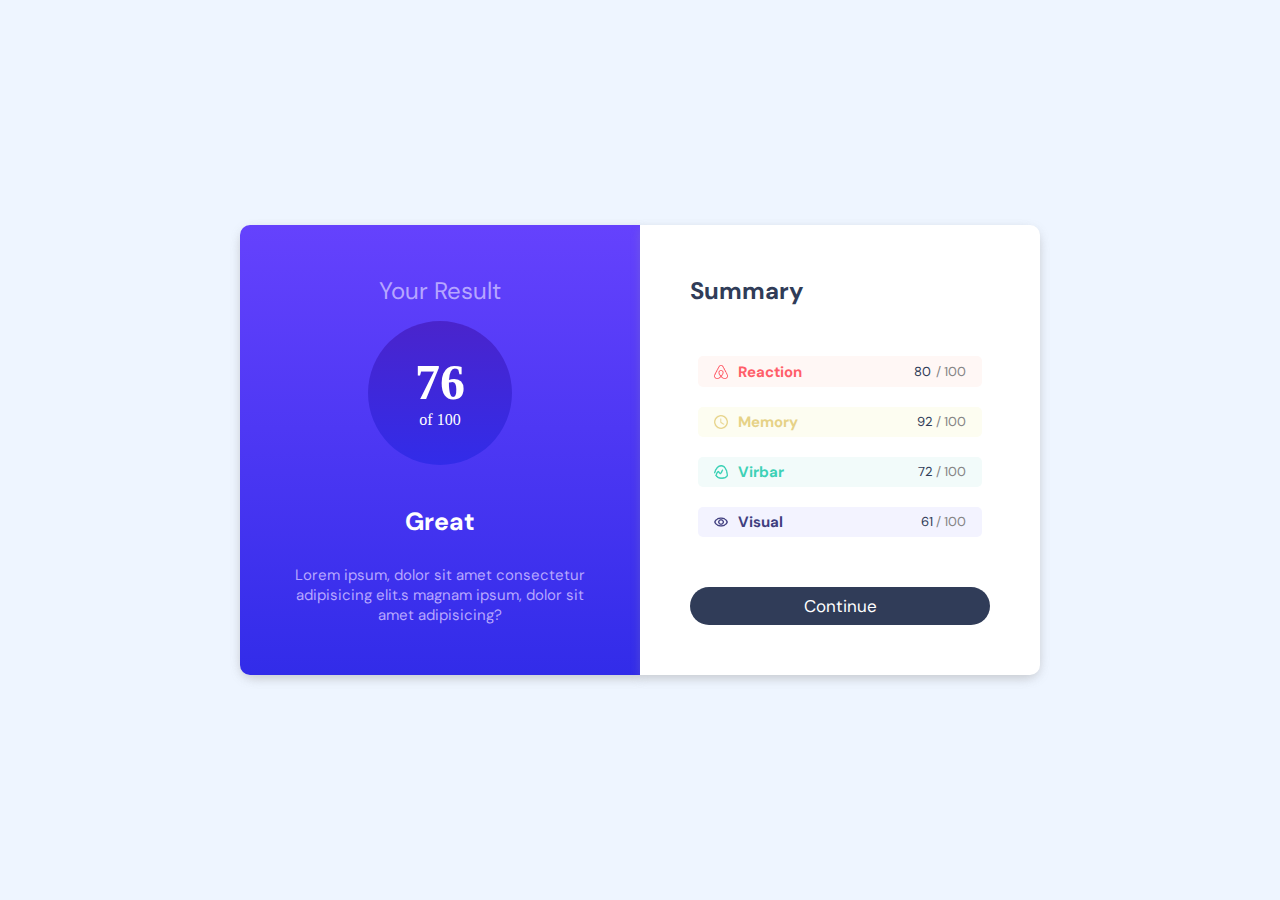
==== commit 77819d2b: "summary Section correct" ====
--- a/index.html
+++ b/index.html
@@ -18,26 +18,26 @@
 <body>
   <div class="container">
     <div class="card">
-      <div class="reactangle1">
-        <div class="para">
+      <div class="result__section">
+        <div class="result__title">
           <p>Your Result</p>
         </div>
-        <div class="number">
+        <div class="result__score">
           <h2>76</h2><span>of 100</span>
         </div>
-        <div class="grate">
+        <div class="result__performence">
           <h2>Great</h2>
           <p>Lorem ipsum, dolor sit amet </b>consectetur adipisicing elit.s
-            magnam ipsum, dolor sit amet  adipisicing?
+            magnam ipsum, dolor sit amet adipisicing?
           </p>
         </div>
-
       </div>
 
-      <div class="reactangle2">
-        <h2 class="summ">Summary</h2>
-        <div class="main-div">
-          <div class="reaction">
+      <div class="summary">
+        <h2 class="summary__title">Summary</h2>
+
+        <div class="summary__div__container">
+          <div class="summary__reaction__contante">
             <div class="reactionimg">
               <img src="Assets/img1.png" alt="">
               <h2>Reaction</h2>
@@ -48,7 +48,7 @@
             </p>
           </div>
 
-          <div class="memory">
+          <div class="summary__memory__contante">
             <div class="img2">
               <img src="Assets/img2.png" alt="">
               <h2>Memory</h2>
@@ -59,7 +59,7 @@
             </p>
           </div>
 
-          <div class="virbal">
+          <div class=" summary__virbal__contante">
             <div class="img3">
               <img src="Assets/img3.png" alt="">
               <h2>Virbar</h2>
@@ -67,7 +67,7 @@
             <p class="paira"> <span class="span">72 </span> <span class="span1">/ 100 </span> </p>
           </div>
 
-          <div class="visual">
+          <div class=" summary__visual__contante">
             <div class="img4">
               <img src="Assets/img4.png" alt="">
               <h2>Visual</h2>
@@ -76,9 +76,7 @@
           </div>
 
         </div>
-        
         <div class="btn">Continue</div>
-
       </div>
     </div>
   </div>
--- a/css/style.css
+++ b/css/style.css
@@ -23,7 +23,7 @@
   grid-template-columns: 1fr 1fr;
 }
 
-.reactangle1 {
+.result__section {
   background: linear-gradient(180deg, #6542FD 0%, #322CE9 100%);
   border-radius: 10px 0 0 10px;
   box-shadow: 0px 4px 10px rgba(160, 160, 160, 0.25);
@@ -38,13 +38,13 @@
 
 }
 
-.para {
+.result__title {
   color: #B6A6FF;
   font-family: 'DM Sans';
   font-size: 24px;
 }
 
-.number {
+.result__score {
   border-radius: 50%;
   background-color: rgb(0, 55, 255);
   width: 9rem;
@@ -54,7 +54,7 @@
   background: linear-gradient(180deg, #4A24CC 0%, #322CE9 100%);
 }
 
-.number h2 {
+.result__score h2 {
   color: white;
   font-size: 50px;
   align-items: center;
@@ -63,13 +63,13 @@
 
 }
 
-.number span {
-  color: white;
-  display: flex;
-  justify-content: center;
-}
-
-.grate h2 {
+.result__score span {
+  color: white;
+  display: flex;
+  justify-content: center;
+}
+
+.result__performence h2 {
   color: white;
   font-family: 'DM Sans';
   font-size: 25px;
@@ -77,29 +77,31 @@
   margin: 20px;
 }
 
-.grate p {
+.result__performence p {
   color: #B6A6FF;
   font-size: 15px;
   text-align: center;
   font-family: 'DM Sans';
 }
 
-.reactangle2 {
+.summary {
   background-color: white;
   border-radius: 0 10px 10px 0;
   align-items: center;
   padding: 50px;
+  font-family: 'DM Sans';
+  color: #303C58;
   box-shadow: 0px 4px 10px rgba(160, 160, 160, 0.25);
 }
 
-.main-div {
+.summary__div__container {
   padding: 50px 8px;
   display: flex;
   flex-direction: column;
   gap: 20px;
 }
 
-.reaction {
+.summary__reaction__contante {
   display: flex;
   font-size: 20px;
   background: #FFF7F5;
@@ -109,13 +111,13 @@
   padding: 0 1rem;
 }
 
-.reaction h2 {
+.summary__reaction__contante h2 {
   color: #FF5E69;
   font-size: 15px;
   font-family: 'DM Sans';
 }
 
-.memory {
+.summary__memory__contante {
   display: flex;
   background: #FDFDF1;
   border-radius: 5px;
@@ -126,61 +128,52 @@
   padding: 0 1rem;
 }
 
-.memory h2 {
-  font-size: 15px;
-  font-family: 'DM Sans';
-}
-
-.memory p {
-  margin-top: 7px;
-  margin-right: 5px;
-}
-
-.virbal {
+.summary__memory__contante h2 {
+  font-size: 15px;
+  font-family: 'DM Sans';
+}
+
+.summary__virbal__contante {
   display: flex;
   background: #F2FBFA;
   border-radius: 5px;
   justify-content: space-between;
   align-items: center;
-  padding:1px 1px 0 8px;
-}
-
-.virbal h2 {
+  padding:0 1rem;
+  font-family: 'DM Sans';
+
+}
+
+.summary__virbal__contante h2 {
   color: #3DD1B6;
   font-size: 15px;
   font-style: normal;
   font-family: 'DM Sans';
 }
 
-.virbal p {
-  margin-top: 7px;
-  width: 66px;
+.summary__virbal__contante p {
   top: 620px;
 }
 
-.visual {
+.summary__visual__contante {
   display: flex;
   justify-content: space-between;
   align-items: center;
   padding: 0 1rem;
   background: #F3F3FF;
   border-radius: 5px;
-  padding:1px 1px 0 8px;
-  font-family: 'DM Sans';
-
-
-}
-
-.visual h2 {
+  padding:0 1rem;
+  font-family: 'DM Sans';
+}
+
+.summary__visual__contante h2 {
   color: #403E7F;
   font-family: 'DM Sans';
   font-size: 15px;
   font-style: normal;
 }
 
-.visual p {
-  margin-top: 7px;
-  width: 66px;
+.summary__visual__contante p {
   top: 620px;
 }
 
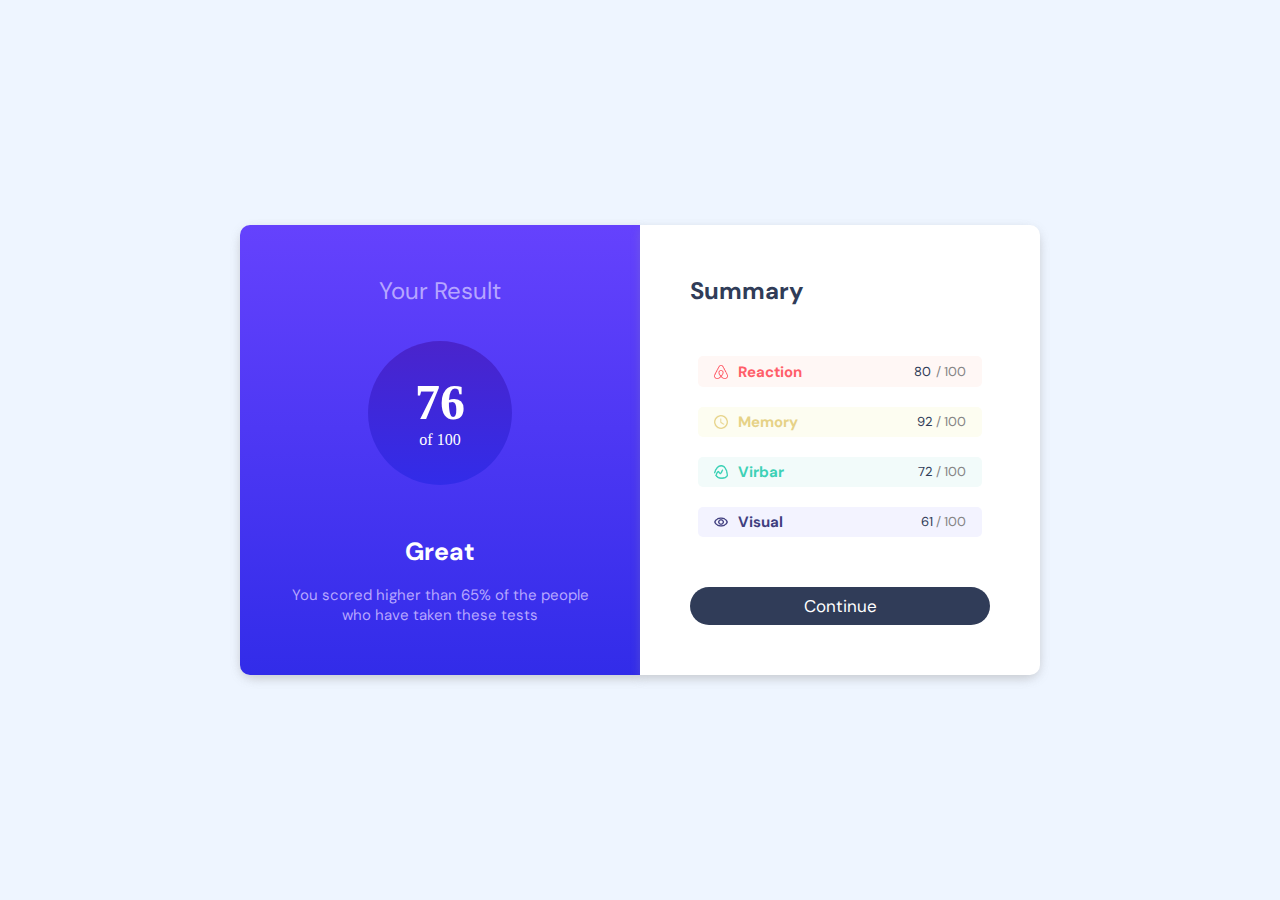
==== commit 3a357ec7: "summar section margin padding correct code" ====
--- a/index.html
+++ b/index.html
@@ -19,16 +19,14 @@
   <div class="container">
     <div class="card">
       <div class="result__section">
-        <div class="result__title">
-          <p>Your Result</p>
-        </div>
+          <p class="result__title">Your Result</p>
         <div class="result__score">
           <h2>76</h2><span>of 100</span>
         </div>
         <div class="result__performence">
           <h2>Great</h2>
-          <p>Lorem ipsum, dolor sit amet </b>consectetur adipisicing elit.s
-            magnam ipsum, dolor sit amet adipisicing?
+          <p>You scored higher than 65% of the people who have taken 
+            these tests
           </p>
         </div>
       </div>
@@ -39,10 +37,10 @@
         <div class="summary__div__container">
           <div class="summary__reaction__contante">
             <div class="reactionimg">
-              <img src="Assets/img1.png" alt="">
+              <img src="assets/img1.png" alt="">
               <h2>Reaction</h2>
             </div>
-            <p class="paira">
+            <p class="summary__score">
               <span class="span">80</span>
               <span class="span1"> / 100</span>
             </p>
@@ -50,10 +48,10 @@
 
           <div class="summary__memory__contante">
             <div class="img2">
-              <img src="Assets/img2.png" alt="">
+              <img src="assets/img2.png" alt="">
               <h2>Memory</h2>
             </div>
-            <p class="paira">
+            <p class="summary__score">
               <span class="span">92 </span>
               <span class="span1"> / 100</span>
             </p>
@@ -61,18 +59,24 @@
 
           <div class=" summary__virbal__contante">
             <div class="img3">
-              <img src="Assets/img3.png" alt="">
+              <img src="assets/img3.png" alt="">
               <h2>Virbar</h2>
             </div>
-            <p class="paira"> <span class="span">72 </span> <span class="span1">/ 100 </span> </p>
+            <p class="summary__score">
+               <span class="span">72 </span> 
+               <span class="span1">/ 100 </span> 
+              </p>
           </div>
 
           <div class=" summary__visual__contante">
             <div class="img4">
-              <img src="Assets/img4.png" alt="">
+              <img src="assets/img4.png" alt="">
               <h2>Visual</h2>
             </div>
-            <p class="paira"> <span class="span">61 </span> <span class="span1"> / 100 </span></p>
+            <p class="summary__score">
+               <span class="span">61 </span> 
+               <span class="span1"> / 100 </span>
+              </p>
           </div>
 
         </div>
--- a/css/style.css
+++ b/css/style.css
@@ -21,6 +21,7 @@
   justify-content: center;
   max-width: 800px;
   grid-template-columns: 1fr 1fr;
+  margin: 15px;
 }
 
 .result__section {
@@ -74,7 +75,7 @@
   font-family: 'DM Sans';
   font-size: 25px;
   line-height: 46px;
-  margin: 20px;
+  margin: 10px;
 }
 
 .result__performence p {
@@ -233,10 +234,34 @@
   color: #858484;
 }
 
-@media (max-width:1024px) {
-  .card {
+@media(max-width:576px){
+  .card{
     display: flex;
     flex-direction: column;
   }
-
-}+  .result__title{
+    padding-bottom: 10px ;
+  }
+}
+
+@media(max-width:660px){
+  .summary__reaction__contante{
+  padding: 0 ;
+  }
+}
+ @media(max-width:660px){
+  .summary__memory__contante{
+    padding: 0;
+  }
+ }
+ @media(max-width:660px){
+  .summary__virbal__contante{
+    padding: 0;
+  }
+ }
+ @media(max-width:660px){
+  .summary__visual__contante{
+    padding: 0;
+
+  }
+ }